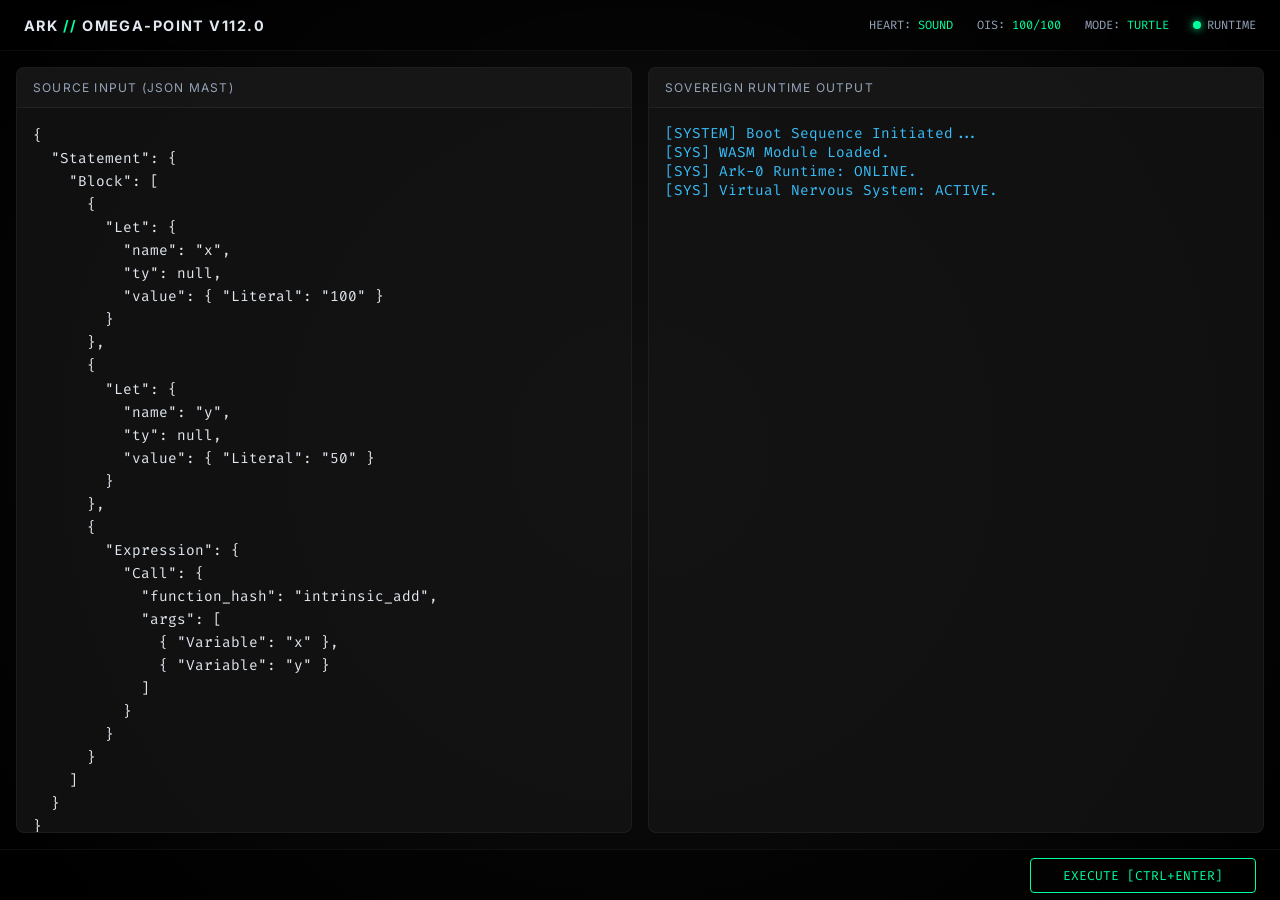
==== site/index.html @ 98ebdfdb "feat: Add site/build.py to fix GitHub Pages deployment structure - Created `site/build.py` to automa" ====
<!doctype html>
<html lang="en">
  <head>
    <meta charset="UTF-8" />
    <title>Ark-0 Sovereign Console</title>
    <link href="https://fonts.googleapis.com/css2?family=Fira+Code:wght@300;400;600&family=Inter:wght@200;400;700&display=swap" rel="stylesheet">
    <style>
      :root {
        --bg-color: #050505;
        --glass-bg: rgba(20, 20, 20, 0.8);
        --glass-border: rgba(255, 255, 255, 0.05);
        --accent: #00ff9d;
        --secondary: #38bdf8;
        --text: #e2e8f0;
        --text-dim: #94a3b8;
        --font-mono: "Fira Code", monospace;
        --font-ui: "Inter", sans-serif;
      }

      body {
        margin: 0;
        padding: 0;
        background-color: var(--bg-color);
        background-image: radial-gradient(circle at 50% 50%, #111 0%, #000 100%);
        color: var(--text);
        font-family: var(--font-ui);
        height: 100vh;
        width: 100vw;
        display: flex;
        flex-direction: column;
        overflow: hidden;
      }

      /* TOP BAR */
      header {
        height: 50px;
        display: flex;
        align-items: center;
        justify-content: space-between;
        padding: 0 1.5rem;
        border-bottom: 1px solid var(--glass-border);
        background: rgba(0,0,0,0.5);
        backdrop-filter: blur(5px);
      }

      .brand {
        font-weight: 700;
        letter-spacing: 0.1em;
        text-transform: uppercase;
        color: var(--text);
        font-size: 0.9rem;
      }
      .brand span { color: var(--accent); }

      .system-status {
        display: flex;
        gap: 1.5rem;
        font-family: var(--font-mono);
        font-size: 0.75rem;
        color: var(--text-dim);
      }
      .status-item span { color: var(--accent); }

      /* MAIN LAYOUT */
      main {
        flex: 1;
        display: flex;
        padding: 1rem;
        gap: 1rem;
      }

      .pane {
        flex: 1;
        background: var(--glass-bg);
        border: 1px solid var(--glass-border);
        border-radius: 8px;
        display: flex;
        flex-direction: column;
        overflow: hidden;
        position: relative;
      }

      .pane-header {
        padding: 0.75rem 1rem;
        border-bottom: 1px solid var(--glass-border);
        font-size: 0.75rem;
        text-transform: uppercase;
        letter-spacing: 0.1em;
        color: var(--text-dim);
        display: flex;
        justify-content: space-between;
        align-items: center;
        background: rgba(255, 255, 255, 0.02);
      }

      .pane-content {
        flex: 1;
        position: relative;
        overflow: hidden;
      }

      /* EDITOR */
      textarea#input {
        width: 100%;
        height: 100%;
        background: transparent;
        border: none;
        color: var(--text);
        font-family: var(--font-mono);
        font-size: 0.9rem;
        padding: 1rem;
        resize: none;
        outline: none;
        line-height: 1.6;
        box-sizing: border-box;
      }

      /* OUTPUT */
      #output {
        width: 100%;
        height: 100%;
        padding: 1rem;
        font-family: var(--font-mono);
        font-size: 0.9rem;
        white-space: pre-wrap;
        overflow-y: auto;
        color: var(--secondary);
        box-sizing: border-box;
      }

      /* ACTION BAR (Bottom) */
      footer {
        height: 50px;
        border-top: 1px solid var(--glass-border);
        display: flex;
        align-items: center;
        justify-content: flex-end;
        padding: 0 1.5rem;
        background: rgba(0,0,0,0.5);
      }

      .btn {
        background: transparent;
        border: 1px solid var(--accent);
        color: var(--accent);
        padding: 0.5rem 2rem;
        border-radius: 4px;
        cursor: pointer;
        font-family: var(--font-mono);
        text-transform: uppercase;
        font-size: 0.8rem;
        transition: all 0.2s;
      }
      .btn:hover {
        background: var(--accent);
        color: #000;
        box-shadow: 0 0 20px rgba(0, 255, 157, 0.3);
      }

      /* UTILS */
      .status-dot {
        width: 8px;
        height: 8px;
        border-radius: 50%;
        background: #333;
        display: inline-block;
        margin-right: 6px;
      }
      .status-dot.active {
        background: var(--accent);
        box-shadow: 0 0 8px var(--accent);
      }
      .status-dot.error {
        background: #ef4444;
        box-shadow: 0 0 8px #ef4444;
      }

      /* SCROLLBAR */
      ::-webkit-scrollbar { width: 6px; height: 6px; }
      ::-webkit-scrollbar-track { background: transparent; }
      ::-webkit-scrollbar-thumb { background: rgba(255,255,255,0.1); border-radius: 3px; }
    </style>
  </head>
  <body>
    <header>
      <div class="brand">ARK <span>//</span> OMEGA-POINT v112.0</div>
      <div class="system-status">
        <div class="status-item">HEART: <span>SOUND</span></div>
        <div class="status-item">OIS: <span>100/100</span></div>
        <div class="status-item">MODE: <span>TURTLE</span></div>
        <div class="status-item"><div class="status-dot" id="wasm-status"></div>RUNTIME</div>
      </div>
    </header>

    <main>
      <div class="pane">
        <div class="pane-header">Source Input (JSON MAST)</div>
        <div class="pane-content">
          <textarea id="input" spellcheck="false">{
  "Statement": {
    "Block": [
      {
        "Let": {
          "name": "x",
          "ty": null,
          "value": { "Literal": "100" }
        }
      },
      {
        "Let": {
          "name": "y",
          "ty": null,
          "value": { "Literal": "50" }
        }
      },
      {
        "Expression": {
          "Call": {
            "function_hash": "intrinsic_add",
            "args": [
              { "Variable": "x" },
              { "Variable": "y" }
            ]
          }
        }
      }
    ]
  }
}</textarea>
        </div>
      </div>

      <div class="pane">
        <div class="pane-header">Sovereign Runtime Output</div>
        <div class="pane-content">
          <div id="output">Initializing Neural Link...</div>
        </div>
      </div>
    </main>

    <footer>
      <button class="btn" onclick="runArk()">EXECUTE [CTRL+ENTER]</button>
    </footer>

    <script src="js/main.js"></script>
  </body>
</html>
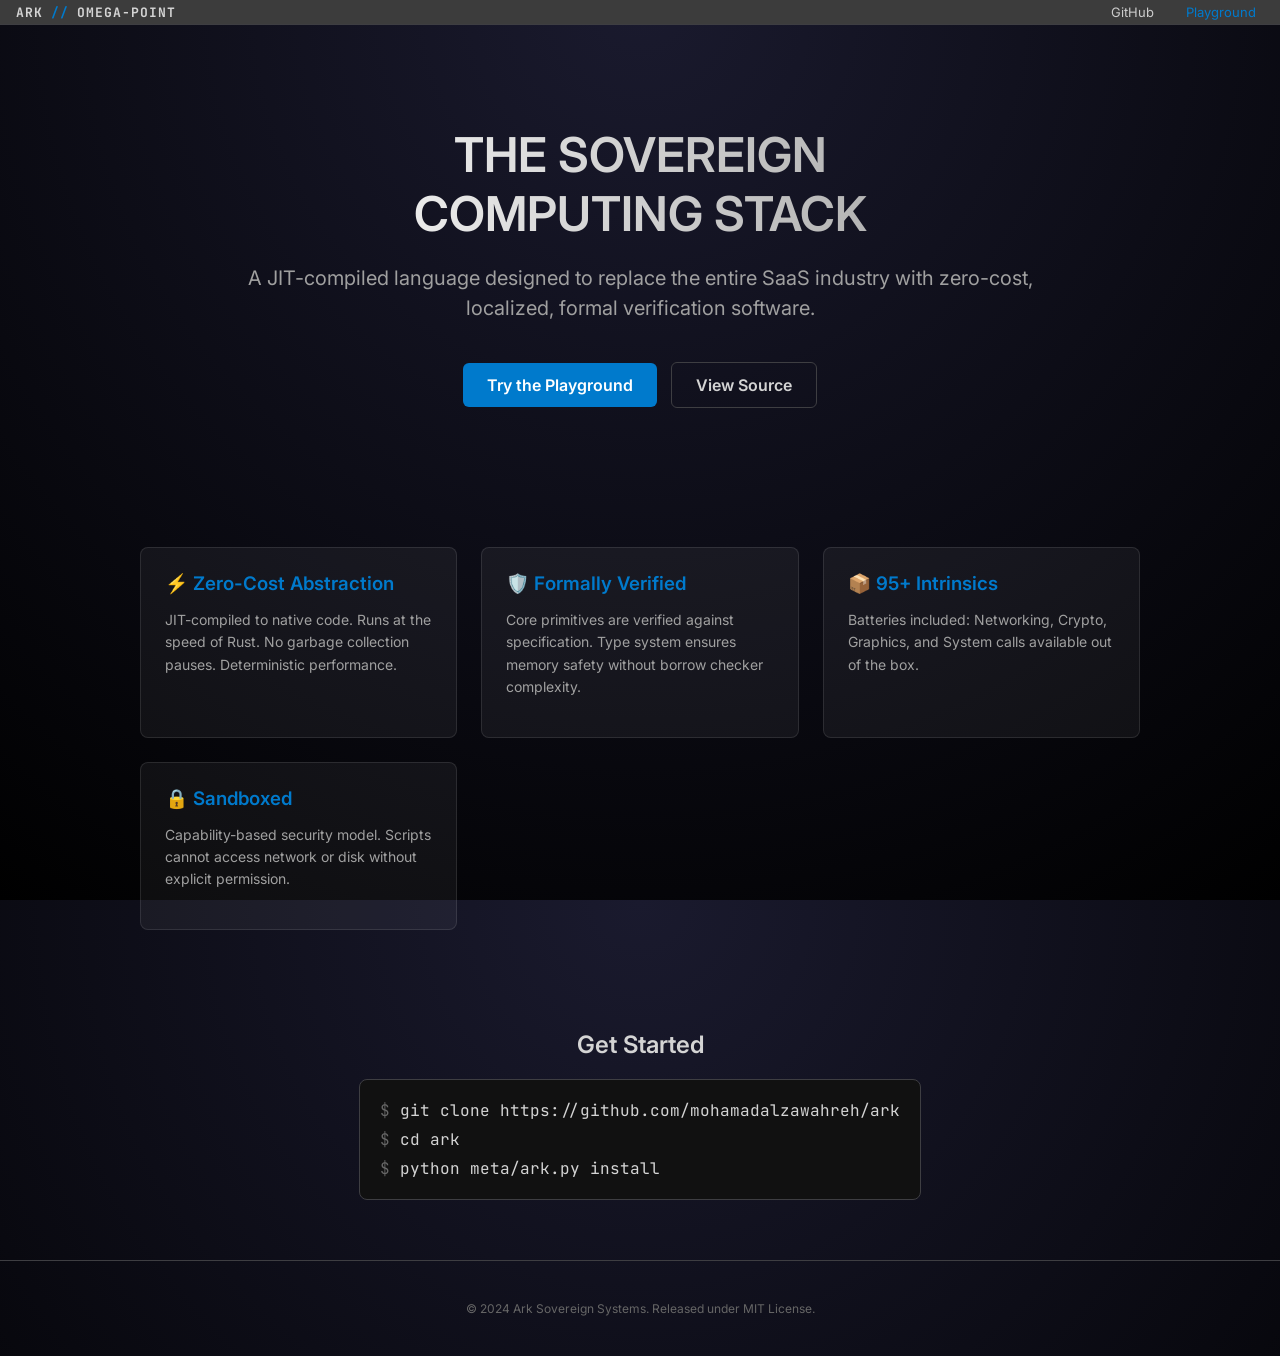
==== commit a503b07a: "feat: implement Ark Web Playground and modern Landing Page - **Playground (web/):**   - Integrated C" ====
--- a/site/index.html
+++ b/site/index.html
@@ -1,247 +1,85 @@
-<!doctype html>
+<!DOCTYPE html>
 <html lang="en">
-  <head>
-    <meta charset="UTF-8" />
-    <title>Ark-0 Sovereign Console</title>
-    <link href="https://fonts.googleapis.com/css2?family=Fira+Code:wght@300;400;600&family=Inter:wght@200;400;700&display=swap" rel="stylesheet">
+<head>
+    <meta charset="UTF-8">
+    <meta name="viewport" content="width=device-width, initial-scale=1.0">
+    <title>Ark - The Sovereign Computing Stack</title>
+    <link rel="stylesheet" href="css/style.css">
+    <link rel="preconnect" href="https://fonts.googleapis.com">
+    <link rel="preconnect" href="https://fonts.gstatic.com" crossorigin>
+    <link href="https://fonts.googleapis.com/css2?family=Inter:wght@400;600;700&family=JetBrains+Mono:wght@400&display=swap" rel="stylesheet">
     <style>
-      :root {
-        --bg-color: #050505;
-        --glass-bg: rgba(20, 20, 20, 0.8);
-        --glass-border: rgba(255, 255, 255, 0.05);
-        --accent: #00ff9d;
-        --secondary: #38bdf8;
-        --text: #e2e8f0;
-        --text-dim: #94a3b8;
-        --font-mono: "Fira Code", monospace;
-        --font-ui: "Inter", sans-serif;
-      }
-
-      body {
-        margin: 0;
-        padding: 0;
-        background-color: var(--bg-color);
-        background-image: radial-gradient(circle at 50% 50%, #111 0%, #000 100%);
-        color: var(--text);
-        font-family: var(--font-ui);
-        height: 100vh;
-        width: 100vw;
-        display: flex;
-        flex-direction: column;
-        overflow: hidden;
-      }
-
-      /* TOP BAR */
-      header {
-        height: 50px;
-        display: flex;
-        align-items: center;
-        justify-content: space-between;
-        padding: 0 1.5rem;
-        border-bottom: 1px solid var(--glass-border);
-        background: rgba(0,0,0,0.5);
-        backdrop-filter: blur(5px);
-      }
-
-      .brand {
-        font-weight: 700;
-        letter-spacing: 0.1em;
-        text-transform: uppercase;
-        color: var(--text);
-        font-size: 0.9rem;
-      }
-      .brand span { color: var(--accent); }
-
-      .system-status {
-        display: flex;
-        gap: 1.5rem;
-        font-family: var(--font-mono);
-        font-size: 0.75rem;
-        color: var(--text-dim);
-      }
-      .status-item span { color: var(--accent); }
-
-      /* MAIN LAYOUT */
-      main {
-        flex: 1;
-        display: flex;
-        padding: 1rem;
-        gap: 1rem;
-      }
-
-      .pane {
-        flex: 1;
-        background: var(--glass-bg);
-        border: 1px solid var(--glass-border);
-        border-radius: 8px;
-        display: flex;
-        flex-direction: column;
-        overflow: hidden;
-        position: relative;
-      }
-
-      .pane-header {
-        padding: 0.75rem 1rem;
-        border-bottom: 1px solid var(--glass-border);
-        font-size: 0.75rem;
-        text-transform: uppercase;
-        letter-spacing: 0.1em;
-        color: var(--text-dim);
-        display: flex;
-        justify-content: space-between;
-        align-items: center;
-        background: rgba(255, 255, 255, 0.02);
-      }
-
-      .pane-content {
-        flex: 1;
-        position: relative;
-        overflow: hidden;
-      }
-
-      /* EDITOR */
-      textarea#input {
-        width: 100%;
-        height: 100%;
-        background: transparent;
-        border: none;
-        color: var(--text);
-        font-family: var(--font-mono);
-        font-size: 0.9rem;
-        padding: 1rem;
-        resize: none;
-        outline: none;
-        line-height: 1.6;
-        box-sizing: border-box;
-      }
-
-      /* OUTPUT */
-      #output {
-        width: 100%;
-        height: 100%;
-        padding: 1rem;
-        font-family: var(--font-mono);
-        font-size: 0.9rem;
-        white-space: pre-wrap;
-        overflow-y: auto;
-        color: var(--secondary);
-        box-sizing: border-box;
-      }
-
-      /* ACTION BAR (Bottom) */
-      footer {
-        height: 50px;
-        border-top: 1px solid var(--glass-border);
-        display: flex;
-        align-items: center;
-        justify-content: flex-end;
-        padding: 0 1.5rem;
-        background: rgba(0,0,0,0.5);
-      }
-
-      .btn {
-        background: transparent;
-        border: 1px solid var(--accent);
-        color: var(--accent);
-        padding: 0.5rem 2rem;
-        border-radius: 4px;
-        cursor: pointer;
-        font-family: var(--font-mono);
-        text-transform: uppercase;
-        font-size: 0.8rem;
-        transition: all 0.2s;
-      }
-      .btn:hover {
-        background: var(--accent);
-        color: #000;
-        box-shadow: 0 0 20px rgba(0, 255, 157, 0.3);
-      }
-
-      /* UTILS */
-      .status-dot {
-        width: 8px;
-        height: 8px;
-        border-radius: 50%;
-        background: #333;
-        display: inline-block;
-        margin-right: 6px;
-      }
-      .status-dot.active {
-        background: var(--accent);
-        box-shadow: 0 0 8px var(--accent);
-      }
-      .status-dot.error {
-        background: #ef4444;
-        box-shadow: 0 0 8px #ef4444;
-      }
-
-      /* SCROLLBAR */
-      ::-webkit-scrollbar { width: 6px; height: 6px; }
-      ::-webkit-scrollbar-track { background: transparent; }
-      ::-webkit-scrollbar-thumb { background: rgba(255,255,255,0.1); border-radius: 3px; }
+        .secondary-btn {
+            color: var(--text-primary);
+            padding: 12px 24px;
+            border: 1px solid var(--border-color);
+            border-radius: 6px;
+            margin-left: 10px;
+            font-weight: 600;
+        }
+        .secondary-btn:hover {
+            background-color: var(--hover-bg);
+            text-decoration: none;
+        }
+        .cta-container {
+            margin-top: 30px;
+        }
     </style>
-  </head>
-  <body>
+</head>
+<body class="landing-page">
     <header>
-      <div class="brand">ARK <span>//</span> OMEGA-POINT v112.0</div>
-      <div class="system-status">
-        <div class="status-item">HEART: <span>SOUND</span></div>
-        <div class="status-item">OIS: <span>100/100</span></div>
-        <div class="status-item">MODE: <span>TURTLE</span></div>
-        <div class="status-item"><div class="status-dot" id="wasm-status"></div>RUNTIME</div>
-      </div>
+        <div class="logo">
+            ARK <span>//</span> OMEGA-POINT
+        </div>
+        <nav class="header-controls">
+            <a href="https://github.com/mohamadalzawahreh/ark" target="_blank" class="header-btn">GitHub</a>
+            <a href="../web/index.html" class="header-btn" style="color: var(--text-accent);">Playground</a>
+        </nav>
     </header>
 
-    <main>
-      <div class="pane">
-        <div class="pane-header">Source Input (JSON MAST)</div>
-        <div class="pane-content">
-          <textarea id="input" spellcheck="false">{
-  "Statement": {
-    "Block": [
-      {
-        "Let": {
-          "name": "x",
-          "ty": null,
-          "value": { "Literal": "100" }
-        }
-      },
-      {
-        "Let": {
-          "name": "y",
-          "ty": null,
-          "value": { "Literal": "50" }
-        }
-      },
-      {
-        "Expression": {
-          "Call": {
-            "function_hash": "intrinsic_add",
-            "args": [
-              { "Variable": "x" },
-              { "Variable": "y" }
-            ]
-          }
-        }
-      }
-    ]
-  }
-}</textarea>
+    <section class="hero">
+        <h1>THE SOVEREIGN<br>COMPUTING STACK</h1>
+        <p>
+            A JIT-compiled language designed to replace the entire SaaS industry with zero-cost, localized, formal verification software.
+        </p>
+        <div class="cta-container">
+            <a href="../web/index.html" class="cta-btn">Try the Playground</a>
+            <a href="https://github.com/mohamadalzawahreh/ark" class="secondary-btn">View Source</a>
         </div>
-      </div>
+    </section>
 
-      <div class="pane">
-        <div class="pane-header">Sovereign Runtime Output</div>
-        <div class="pane-content">
-          <div id="output">Initializing Neural Link...</div>
+    <section class="features-grid">
+        <div class="feature-card">
+            <h3>⚡ Zero-Cost Abstraction</h3>
+            <p>JIT-compiled to native code. Runs at the speed of Rust. No garbage collection pauses. Deterministic performance.</p>
         </div>
-      </div>
-    </main>
+        <div class="feature-card">
+            <h3>🛡️ Formally Verified</h3>
+            <p>Core primitives are verified against specification. Type system ensures memory safety without borrow checker complexity.</p>
+        </div>
+        <div class="feature-card">
+            <h3>📦 95+ Intrinsics</h3>
+            <p>Batteries included: Networking, Crypto, Graphics, and System calls available out of the box.</p>
+        </div>
+        <div class="feature-card">
+            <h3>🔒 Sandboxed</h3>
+            <p>Capability-based security model. Scripts cannot access network or disk without explicit permission.</p>
+        </div>
+    </section>
+
+    <section class="install-section" id="install" style="text-align: center; padding: 60px 20px;">
+        <h2>Get Started</h2>
+        <div class="code-block" style="background: #111; padding: 20px; border-radius: 8px; display: inline-block; text-align: left; font-family: 'JetBrains Mono', monospace; margin-top: 20px; border: 1px solid var(--border-color);">
+            <div style="margin-bottom: 8px;"><span style="color: #666">$</span> git clone https://github.com/mohamadalzawahreh/ark</div>
+            <div style="margin-bottom: 8px;"><span style="color: #666">$</span> cd ark</div>
+            <div><span style="color: #666">$</span> python meta/ark.py install</div>
+        </div>
+    </section>
 
     <footer>
-      <button class="btn" onclick="runArk()">EXECUTE [CTRL+ENTER]</button>
+        <div style="text-align: center; padding: 40px; color: #666; font-size: 12px; border-top: 1px solid var(--border-color);">
+            &copy; 2024 Ark Sovereign Systems. Released under MIT License.
+        </div>
     </footer>
-
-    <script src="js/main.js"></script>
-  </body>
+</body>
 </html>
--- a/site/css/style.css
+++ b/site/css/style.css
@@ -0,0 +1,451 @@
+:root {
+  /* VS Code Dark Theme Colors */
+  --bg-color: #1e1e1e;
+  --sidebar-bg: #252526;
+  --activity-bar-bg: #333333;
+  --editor-bg: #1e1e1e;
+  --panel-bg: #1e1e1e;
+  --status-bar-bg: #007acc;
+  --status-bar-fg: #ffffff;
+  --title-bar-bg: #3c3c3c;
+  --title-bar-fg: #cccccc;
+
+  --text-primary: #d4d4d4;
+  --text-secondary: #a0a0a0;
+  --text-accent: #007acc;
+  --text-error: #f48771;
+  --text-success: #89d185;
+
+  --border-color: #3e3e42;
+  --hover-bg: #2a2d2e;
+  --selection-bg: #264f78;
+
+  /* Fonts */
+  --font-ui: 'Inter', -apple-system, BlinkMacSystemFont, "Segoe UI", Roboto, Helvetica, Arial, sans-serif;
+  --font-code: 'JetBrains Mono', 'Fira Code', Consolas, "Courier New", monospace;
+
+  /* Spacing */
+  --spacing-xs: 4px;
+  --spacing-sm: 8px;
+  --spacing-md: 16px;
+  --spacing-lg: 24px;
+  --spacing-xl: 32px;
+}
+
+body.light-theme {
+  --bg-color: #ffffff;
+  --sidebar-bg: #f3f3f3;
+  --activity-bar-bg: #e0e0e0;
+  --editor-bg: #ffffff;
+  --panel-bg: #ffffff;
+  --status-bar-bg: #007acc;
+  --status-bar-fg: #ffffff;
+  --title-bar-bg: #dddddd;
+  --title-bar-fg: #333333;
+
+  --text-primary: #333333;
+  --text-secondary: #666666;
+  --text-accent: #005fa3;
+  --text-error: #cd3131;
+  --text-success: #008000;
+
+  --border-color: #e5e5e5;
+  --hover-bg: #e8e8e8;
+  --selection-bg: #add6ff;
+}
+
+body {
+  background-color: var(--bg-color);
+  color: var(--text-primary);
+  font-family: var(--font-ui);
+  margin: 0;
+  padding: 0;
+  height: 100vh;
+  display: flex;
+  flex-direction: column;
+  overflow: hidden;
+}
+
+/* Typography */
+h1, h2, h3, h4, h5, h6 {
+  margin: 0;
+  font-weight: 600;
+  color: var(--text-primary);
+}
+
+a {
+  color: var(--text-accent);
+  text-decoration: none;
+  transition: color 0.2s;
+}
+
+a:hover {
+  text-decoration: underline;
+}
+
+/* Layout - Header */
+header {
+  height: 40px;
+  background-color: var(--title-bar-bg);
+  color: var(--title-bar-fg);
+  display: flex;
+  align-items: center;
+  padding: 0 var(--spacing-md);
+  justify-content: space-between;
+  border-bottom: 1px solid var(--border-color);
+  font-size: 13px;
+}
+
+.logo {
+  font-family: var(--font-code);
+  font-weight: bold;
+  letter-spacing: 1px;
+  color: var(--text-primary);
+  display: flex;
+  align-items: center;
+  gap: 8px;
+}
+
+.logo span {
+  color: var(--text-accent);
+}
+
+.header-controls {
+  display: flex;
+  gap: var(--spacing-md);
+  align-items: center;
+}
+
+.header-btn {
+  background: none;
+  border: none;
+  color: var(--title-bar-fg);
+  cursor: pointer;
+  font-size: 13px;
+  padding: 4px 8px;
+  border-radius: 4px;
+  transition: background 0.2s;
+}
+
+.header-btn:hover {
+  background-color: rgba(255, 255, 255, 0.1);
+}
+
+/* Layout - Main Area */
+.main-container {
+  display: flex;
+  flex: 1;
+  overflow: hidden;
+}
+
+/* Sidebar */
+.sidebar {
+  width: 250px;
+  background-color: var(--sidebar-bg);
+  border-right: 1px solid var(--border-color);
+  display: flex;
+  flex-direction: column;
+  overflow-y: auto;
+}
+
+.sidebar-header {
+  padding: var(--spacing-sm) var(--spacing-md);
+  font-size: 11px;
+  text-transform: uppercase;
+  font-weight: bold;
+  color: var(--text-secondary);
+  margin-top: var(--spacing-sm);
+}
+
+.sidebar-item {
+  padding: 6px var(--spacing-md);
+  cursor: pointer;
+  color: var(--text-primary);
+  font-size: 13px;
+  display: flex;
+  align-items: center;
+  gap: 8px;
+  border-left: 2px solid transparent;
+}
+
+.sidebar-item:hover {
+  background-color: var(--hover-bg);
+}
+
+.sidebar-item.active {
+  background-color: var(--hover-bg);
+  border-left-color: var(--text-accent);
+  color: var(--text-primary);
+}
+
+/* Editor Area */
+.editor-area {
+  flex: 1;
+  display: flex;
+  flex-direction: column;
+  background-color: var(--editor-bg);
+  position: relative;
+}
+
+.editor-tabs {
+  height: 35px;
+  background-color: var(--bg-color);
+  display: flex;
+  align-items: center;
+  padding-left: var(--spacing-sm);
+  border-bottom: 1px solid var(--border-color);
+}
+
+.tab {
+  background-color: var(--editor-bg);
+  padding: 8px 16px;
+  font-size: 13px;
+  color: var(--text-primary);
+  border-right: 1px solid var(--border-color);
+  border-top: 2px solid var(--text-accent);
+  display: flex;
+  align-items: center;
+  gap: 8px;
+}
+
+.editor-container {
+  flex: 1;
+  position: relative;
+  overflow: hidden;
+}
+
+/* CodeMirror Overrides for Dark Theme integration */
+.cm-editor {
+  height: 100%;
+  font-family: var(--font-code) !important;
+  font-size: var(--editor-font-size, 14px);
+}
+
+.cm-scroller {
+  overflow: auto !important;
+}
+
+/* Output Panel (Split) */
+.output-panel {
+  width: 40%;
+  background-color: var(--panel-bg);
+  border-left: 1px solid var(--border-color);
+  display: flex;
+  flex-direction: column;
+}
+
+.output-header {
+  height: 35px;
+  background-color: var(--bg-color);
+  border-bottom: 1px solid var(--border-color);
+  display: flex;
+  align-items: center;
+  padding: 0 var(--spacing-md);
+  justify-content: space-between;
+}
+
+.output-title {
+  font-size: 11px;
+  text-transform: uppercase;
+  font-weight: bold;
+  color: var(--text-secondary);
+}
+
+.output-actions {
+  display: flex;
+  gap: var(--spacing-sm);
+}
+
+.icon-btn {
+  background: none;
+  border: none;
+  color: var(--text-secondary);
+  cursor: pointer;
+  padding: 4px;
+  border-radius: 4px;
+}
+
+.icon-btn:hover {
+  background-color: var(--hover-bg);
+  color: var(--text-primary);
+}
+
+.output-console {
+  flex: 1;
+  padding: var(--spacing-md);
+  font-family: var(--font-code);
+  font-size: 13px;
+  overflow-y: auto;
+  white-space: pre-wrap;
+  color: var(--text-primary);
+}
+
+.log-entry {
+  margin-bottom: 4px;
+  display: flex;
+  gap: 8px;
+}
+
+.log-timestamp {
+  color: var(--text-secondary);
+  opacity: 0.6;
+  font-size: 11px;
+  min-width: 60px;
+}
+
+.log-content {
+  flex: 1;
+}
+
+.log-error {
+  color: var(--text-error);
+}
+
+.log-success {
+  color: var(--text-success);
+}
+
+.log-info {
+  color: var(--text-accent);
+}
+
+/* Status Bar */
+.status-bar {
+  height: 22px;
+  background-color: var(--status-bar-bg);
+  color: var(--status-bar-fg);
+  display: flex;
+  align-items: center;
+  padding: 0 var(--spacing-md);
+  font-size: 12px;
+  justify-content: space-between;
+}
+
+.status-left, .status-right {
+  display: flex;
+  gap: var(--spacing-md);
+}
+
+/* Landing Page Specifics */
+.landing-page {
+  overflow-y: auto;
+  height: 100vh;
+  background: radial-gradient(circle at top center, #1a1a2e 0%, #000000 100%);
+}
+
+.hero {
+  padding: 100px 20px;
+  text-align: center;
+  max-width: 800px;
+  margin: 0 auto;
+}
+
+.hero h1 {
+  font-size: 48px;
+  margin-bottom: var(--spacing-md);
+  background: linear-gradient(90deg, #fff, #a0a0a0);
+  -webkit-background-clip: text;
+  -webkit-text-fill-color: transparent;
+}
+
+.hero p {
+  font-size: 20px;
+  color: var(--text-secondary);
+  margin-bottom: 40px;
+  line-height: 1.5;
+}
+
+.cta-btn {
+  background-color: var(--text-accent);
+  color: white;
+  padding: 12px 24px;
+  border-radius: 6px;
+  font-weight: 600;
+  font-size: 16px;
+  display: inline-block;
+  transition: transform 0.2s, background-color 0.2s;
+  text-decoration: none;
+}
+
+.cta-btn:hover {
+  background-color: #005fa3;
+  transform: translateY(-2px);
+  text-decoration: none;
+}
+
+.features-grid {
+  display: grid;
+  grid-template-columns: repeat(auto-fit, minmax(250px, 1fr));
+  gap: var(--spacing-lg);
+  max-width: 1000px;
+  margin: 0 auto;
+  padding: 40px 20px;
+}
+
+.feature-card {
+  background-color: rgba(255, 255, 255, 0.05);
+  padding: var(--spacing-lg);
+  border-radius: 8px;
+  border: 1px solid rgba(255, 255, 255, 0.1);
+  transition: transform 0.2s;
+}
+
+.feature-card:hover {
+  transform: translateY(-5px);
+  background-color: rgba(255, 255, 255, 0.08);
+}
+
+.feature-card h3 {
+  color: var(--text-accent);
+  margin-bottom: var(--spacing-sm);
+}
+
+.feature-card p {
+  color: var(--text-secondary);
+  font-size: 14px;
+  line-height: 1.6;
+}
+
+/* Spinner */
+.spinner {
+  border: 2px solid rgba(255, 255, 255, 0.1);
+  border-left-color: var(--text-accent);
+  border-radius: 50%;
+  width: 12px;
+  height: 12px;
+  animation: spin 1s linear infinite;
+  display: inline-block;
+  vertical-align: middle;
+  margin-right: 8px;
+}
+
+@keyframes spin {
+  0% { transform: rotate(0deg); }
+  100% { transform: rotate(360deg); }
+}
+
+/* Responsive adjustments */
+@media (max-width: 768px) {
+  .main-container {
+    flex-direction: column;
+  }
+
+  .sidebar {
+    width: 100%;
+    height: auto;
+    max-height: 150px;
+    border-right: none;
+    border-bottom: 1px solid var(--border-color);
+  }
+
+  .output-panel {
+    width: 100%;
+    height: 300px;
+    border-left: none;
+    border-top: 1px solid var(--border-color);
+  }
+
+  .hero h1 {
+    font-size: 32px;
+  }
+}
